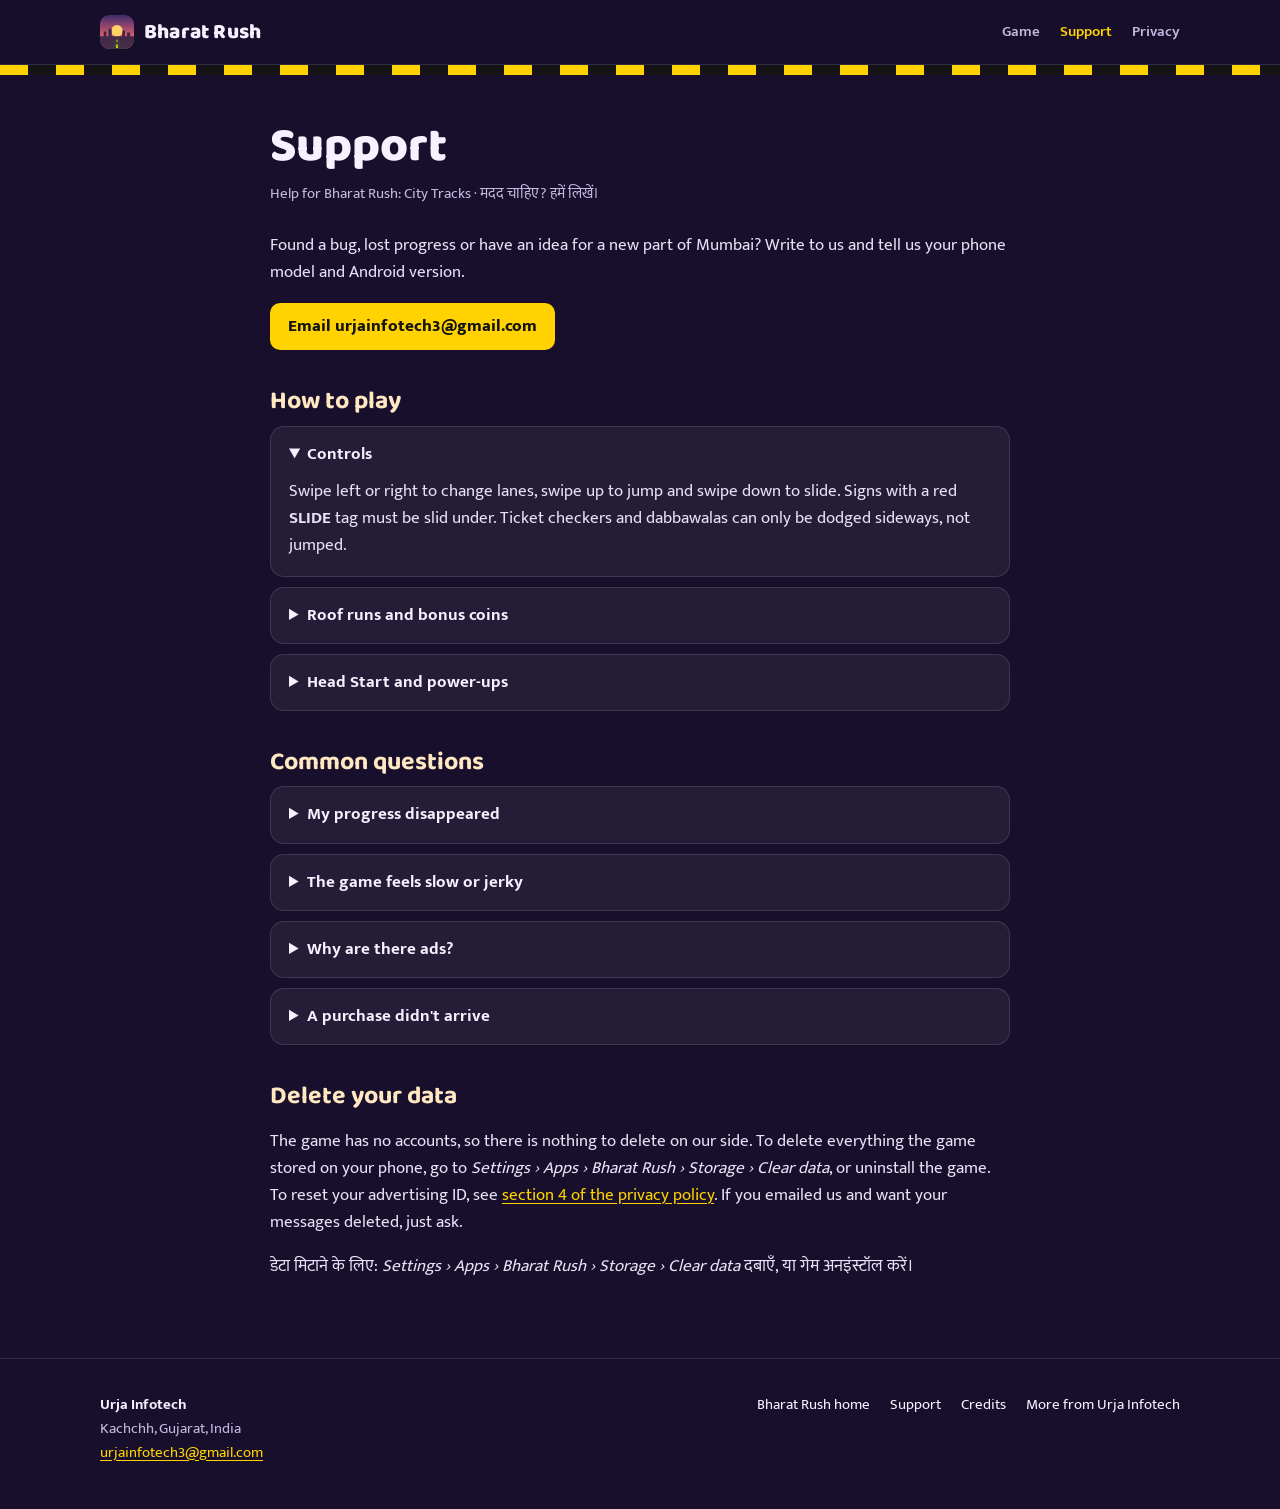
==== support.html @ 92e00df7 "Bharat Rush website: home, privacy, support, credits, trailer" ====
<!doctype html>
<html lang="en">
<head>
<meta charset="utf-8">
<meta name="viewport" content="width=device-width, initial-scale=1">
<title>Support — Bharat Rush: City Tracks</title>
<meta name="description" content="Help, FAQ and data deletion for Bharat Rush: City Tracks.">
<meta name="theme-color" content="#3d2c6b">
<link rel="icon" href="favicon.svg" type="image/svg+xml">
<link rel="canonical" href="https://urjainfotech3.github.io/bharat-rush/support.html">
<link rel="preconnect" href="https://fonts.googleapis.com">
<link rel="preconnect" href="https://fonts.gstatic.com" crossorigin>
<link href="https://fonts.googleapis.com/css2?family=Baloo+2:wght@600;700;800&family=Mukta:wght@400;600;700&display=swap" rel="stylesheet">
<link rel="stylesheet" href="style.css">
</head>
<body>
<header class="top">
  <div class="wrap">
    <a class="brand" href="./"><img src="favicon.svg" alt="">Bharat Rush</a>
    <nav class="nav">
      <a class="opt" href="./#locations">Game</a>
      <a href="support.html" aria-current="page">Support</a>
      <a href="privacy.html">Privacy</a>
    </nav>
  </div>
</header>
<div class="stripe"></div>

<main class="page">
  <h1>Support</h1>
  <p class="meta">Help for Bharat Rush: City Tracks · <span lang="hi">मदद चाहिए? हमें लिखें।</span></p>
  <p>Found a bug, lost progress or have an idea for a new part of Mumbai? Write to us and tell us your phone model and Android version.</p>
  <p><a class="mailbtn" href="mailto:urjainfotech3@gmail.com?subject=Bharat%20Rush%20support">Email urjainfotech3@gmail.com</a></p>

  <h2>How to play</h2>
  <details open><summary>Controls</summary><p>Swipe left or right to change lanes, swipe up to jump and swipe down to slide. Signs with a red <strong>SLIDE</strong> tag must be slid under. Ticket checkers and dabbawalas can only be dodged sideways, not jumped.</p></details>
  <details><summary>Roof runs and bonus coins</summary><p>Jump onto jeeps, autos and buses and run along their roofs. Each roof run, near miss and long coin chain adds to your score. Green ₹ notes are worth 5 coins.</p></details>
  <details><summary>Head Start and power-ups</summary><p>Tap HEAD START during the countdown to begin with a boost. Magnets pull in coins and shields save you from one crash. Upgrade them in the Shop to make them last longer.</p></details>

  <h2>Common questions</h2>
  <details><summary>My progress disappeared</summary><p>Progress is saved on your phone, not online. Clearing the app's storage, using a "cleaner" app or reinstalling the game resets it. We can't restore it from our side.</p></details>
  <details><summary>The game feels slow or jerky</summary><p>Open Settings in the game and choose a lower graphics quality. Closing other apps also helps. If it is still slow, email us your phone model.</p></details>
  <details><summary>Why are there ads?</summary><p>Ads keep the game free. Most ads are optional: you choose to watch one for a reward such as a second chance or double coins.</p></details>
  <details><summary>A purchase didn't arrive</summary><p>Make sure you are signed in to the same Google account you used to buy, then restart the game. If it still doesn't appear, email us your Google Play order number (it starts with GPA.).</p></details>

  <h2>Delete your data</h2>
  <p>The game has no accounts, so there is nothing to delete on our side. To delete everything the game stored on your phone, go to <em>Settings › Apps › Bharat Rush › Storage › Clear data</em>, or uninstall the game. To reset your advertising ID, see <a href="privacy.html">section 4 of the privacy policy</a>. If you emailed us and want your messages deleted, just ask.</p>
  <p lang="hi">डेटा मिटाने के लिए: <em>Settings › Apps › Bharat Rush › Storage › Clear data</em> दबाएँ, या गेम अनइंस्टॉल करें।</p>
</main>


<footer>
  <div class="wrap">
    <div><strong style="color:var(--text)">Urja Infotech</strong><br>Kachchh, Gujarat, India<br><a href="mailto:urjainfotech3@gmail.com">urjainfotech3@gmail.com</a></div>
    <nav>
      <a href="./">Bharat Rush home</a>
      <a href="support.html">Support</a>
      <a href="credits.html">Credits</a>
      <a href="https://urjainfotech3.github.io/">More from Urja Infotech</a>
    </nav>
  </div>
</footer>
</body>
</html>
---- style.css ----
/* Bharat Rush: City Tracks — site styles. Palette taken from the game: Marine Drive sunset, station-board yellow, kaali-peeli black. */
:root {
  --night: #170f2b;
  --night-2: #221640;
  --plum: #3d2c6b;
  --rose: #c9576b;
  --sun: #f4a261;
  --board: #ffd200;
  --ink: #141414;
  --text: #f6f0ff;
  --muted: #c4b8de;
  --line: rgba(255, 255, 255, 0.12);
  --card: rgba(255, 255, 255, 0.06);
  --sea: #3f86bd;
  --leaf: #4f8a3d;
  --radius: 18px;
  --maxw: 1120px;
}
* { box-sizing: border-box; }
html { scroll-behavior: smooth; }
body {
  margin: 0; background: var(--night); color: var(--text);
  font: 400 17px/1.6 "Mukta", system-ui, -apple-system, "Segoe UI", sans-serif;
  -webkit-font-smoothing: antialiased; overflow-x: hidden;
}
img, video { max-width: 100%; display: block; }
a { color: var(--board); text-underline-offset: 3px; }
a:hover { color: #fff; }
h1, h2, h3 { font-family: "Baloo 2", "Mukta", sans-serif; line-height: 1.1; margin: 0; }
.wrap { max-width: var(--maxw); margin: 0 auto; padding: 0 20px; }
.hi { font-family: "Baloo 2", "Mukta", sans-serif; font-weight: 600; }

/* header */
.top { position: sticky; top: 0; z-index: 20; background: rgba(23, 15, 43, 0.86); backdrop-filter: blur(10px); border-bottom: 1px solid var(--line); }
.top .wrap { display: flex; align-items: center; gap: 18px; height: 64px; }
.brand { display: flex; align-items: center; gap: 10px; color: var(--text); text-decoration: none; font: 800 21px "Baloo 2", sans-serif; letter-spacing: 0.2px; white-space: nowrap; }
.brand img { width: 34px; height: 34px; border-radius: 9px; }
.nav { margin-left: auto; display: flex; gap: 20px; font-weight: 600; font-size: 15px; }
.nav a { color: var(--muted); text-decoration: none; }
.nav a:hover, .nav a[aria-current] { color: var(--board); }
@media (max-width: 640px) { .nav { gap: 14px; font-size: 14px; } .nav .opt { display: none; } .brand { font-size: 18px; } .brand img { width: 30px; height: 30px; } }

/* hero */
.hero { position: relative; background: linear-gradient(180deg, var(--plum) 0%, #6b3a73 38%, var(--rose) 72%, var(--sun) 100%); overflow: hidden; }
.hero::after { content: ""; position: absolute; left: 0; right: 0; bottom: 0; height: 90px; background: linear-gradient(180deg, transparent, var(--night)); pointer-events: none; }
.skyline { position: absolute; left: 0; right: 0; bottom: 70px; height: 120px; opacity: 0.35; pointer-events: none; }
.hero .wrap { position: relative; z-index: 1; display: grid; grid-template-columns: 1.15fr 0.85fr; gap: 40px; align-items: center; padding-top: 56px; padding-bottom: 96px; }
.kicker { display: inline-block; background: var(--board); color: var(--ink); font: 700 16px "Baloo 2", sans-serif; padding: 4px 14px 2px; border-radius: 6px; border: 3px solid var(--ink); box-shadow: 0 0 0 3px var(--board); margin-bottom: 18px; }
.hero h1 { font-size: clamp(42px, 7vw, 78px); font-weight: 800; letter-spacing: -0.5px; text-shadow: 0 4px 24px rgba(0, 0, 0, 0.3); }
.hero h1 span { display: block; font-size: 0.5em; color: #ffe7c2; font-weight: 700; margin-top: 6px; }
.lead { font-size: 19px; color: #fff3ea; max-width: 34em; margin: 18px 0 26px; }
.ctas { display: flex; flex-wrap: wrap; gap: 12px; align-items: center; }
.play { display: inline-flex; align-items: center; gap: 12px; background: #000; color: #fff; text-decoration: none; padding: 10px 20px 10px 16px; border-radius: 12px; border: 1px solid rgba(255, 255, 255, 0.35); }
.play svg { width: 26px; height: 28px; }
.play small { display: block; font-size: 11px; letter-spacing: 1px; text-transform: uppercase; opacity: 0.8; line-height: 1.1; }
.play b { display: block; font: 700 19px "Baloo 2", sans-serif; line-height: 1.1; }
.ghost { color: #fff; font-weight: 700; text-decoration: none; padding: 12px 16px; border-radius: 12px; border: 2px solid rgba(255, 255, 255, 0.5); }
.ghost:hover { background: rgba(255, 255, 255, 0.12); color: #fff; }
.facts { display: flex; flex-wrap: wrap; gap: 8px 18px; margin-top: 22px; font-size: 14px; color: #ffeede; }
.facts span::before { content: "● "; color: var(--board); }

/* phone frame */
.phone { justify-self: center; width: min(300px, 78vw); aspect-ratio: 432 / 800; border-radius: 38px; padding: 10px; background: #0d0a16; box-shadow: 0 30px 80px rgba(20, 8, 40, 0.55), inset 0 0 0 2px #3a2f52; position: relative; }
.phone video, .phone img { width: 100%; height: 100%; object-fit: cover; border-radius: 29px; background: #2b1f45; }
.phone::before { content: ""; position: absolute; top: 18px; left: 50%; width: 70px; height: 7px; margin-left: -35px; border-radius: 6px; background: #0d0a16; z-index: 2; opacity: 0.9; }

/* taxi stripe ticker */
.stripe { background: repeating-linear-gradient(90deg, var(--board) 0 28px, var(--ink) 28px 56px); height: 10px; }
.ticker { background: var(--ink); color: var(--board); overflow: hidden; white-space: nowrap; font: 700 15px "Baloo 2", sans-serif; letter-spacing: 1px; }
.ticker div { display: inline-block; padding: 9px 0; animation: tick 38s linear infinite; }
.ticker span { margin: 0 18px; }
.ticker span:nth-child(even) { color: #fff; }
@keyframes tick { to { transform: translateX(-50%); } }
@media (prefers-reduced-motion: reduce) { .ticker div { animation: none; } }

/* sections */
section { padding: 72px 0; }
.sec-head { margin-bottom: 30px; max-width: 46em; }
.sec-head h2 { font-size: clamp(30px, 4.5vw, 44px); font-weight: 800; }
.sec-head p { color: var(--muted); margin: 10px 0 0; }
.sec-head .hi { color: var(--sun); font-size: 18px; display: block; margin-bottom: 4px; }

/* location cards with station-board headers */
.locs { display: grid; grid-template-columns: repeat(4, 1fr); gap: 18px; }
@media (max-width: 960px) { .locs { grid-template-columns: repeat(2, 1fr); } }
@media (max-width: 520px) { .locs { grid-template-columns: 1fr; } }
.loc { background: var(--card); border: 1px solid var(--line); border-radius: var(--radius); overflow: hidden; display: flex; flex-direction: column; }
.loc img { aspect-ratio: 540 / 640; object-fit: cover; object-position: center 70%; width: 100%; }
.board { background: var(--board); color: var(--ink); text-align: center; border: 4px solid var(--ink); margin: -24px 14px 0; position: relative; border-radius: 4px; padding: 4px 6px 2px; }
.board .dv { font: 800 22px "Baloo 2", sans-serif; line-height: 1.15; display: block; }
.board .en { font: 800 14px "Baloo 2", sans-serif; letter-spacing: 1.5px; display: block; }
.loc .body { padding: 14px 18px 20px; }
.loc .body p { margin: 0; color: var(--muted); font-size: 15.5px; }
.loc .body .hi { color: #ffe0b3; display: block; margin-bottom: 6px; font-size: 16px; }

/* features */
.feats { display: grid; grid-template-columns: repeat(3, 1fr); gap: 18px; }
@media (max-width: 860px) { .feats { grid-template-columns: 1fr 1fr; } }
@media (max-width: 520px) { .feats { grid-template-columns: 1fr; } }
.feat { padding: 22px; border-radius: var(--radius); background: var(--card); border: 1px solid var(--line); }
.feat .ic { width: 44px; height: 44px; border-radius: 12px; display: grid; place-items: center; font-size: 22px; background: rgba(255, 210, 0, 0.14); margin-bottom: 12px; }
.feat h3 { font-size: 21px; font-weight: 700; }
.feat p { margin: 6px 0 0; color: var(--muted); font-size: 15.5px; }
.feat .hi { color: var(--sun); font-size: 15px; display: block; margin-top: 8px; }

/* screenshot rail */
.rail { display: flex; gap: 16px; overflow-x: auto; scroll-snap-type: x mandatory; padding: 4px 20px 18px; margin: 0 -20px; scrollbar-width: thin; }
.rail img { flex: 0 0 auto; width: 220px; aspect-ratio: 540 / 1000; object-fit: cover; border-radius: 20px; scroll-snap-align: center; border: 1px solid var(--line); }

/* closing band */
.band { background: linear-gradient(120deg, #2a1c4f, #5b2f62 60%, #8a3b5c); border-radius: 26px; padding: 40px; display: grid; grid-template-columns: 1fr auto; gap: 24px; align-items: center; }
.band h2 { font-size: clamp(26px, 4vw, 38px); font-weight: 800; }
.band p { margin: 8px 0 0; color: #f2e4f5; }
@media (max-width: 720px) { .band { grid-template-columns: 1fr; padding: 28px; } }

/* footer */
footer { border-top: 1px solid var(--line); padding: 34px 0 44px; color: var(--muted); font-size: 15px; margin-top: 40px; }
footer .wrap { display: flex; flex-wrap: wrap; gap: 18px 40px; justify-content: space-between; }
footer nav { display: flex; flex-wrap: wrap; gap: 8px 20px; }
footer nav a { color: var(--text); text-decoration: none; }
footer nav a:hover { color: var(--board); }

/* text pages (privacy, credits, support) */
.page { max-width: 780px; margin: 0 auto; padding: 46px 20px 20px; }
.page h1 { font-size: clamp(34px, 5vw, 48px); font-weight: 800; }
.page .meta { color: var(--muted); margin: 8px 0 26px; font-size: 15px; }
.page h2 { font-size: 25px; font-weight: 700; margin: 38px 0 8px; color: #ffe7c2; }
.page h3 { font-size: 19px; font-weight: 700; margin: 22px 0 4px; }
.page p, .page li { color: #e8e0f7; }
.page ul { padding-left: 22px; }
.page li { margin: 6px 0; }
.summary { background: rgba(255, 210, 0, 0.09); border: 1px solid rgba(255, 210, 0, 0.35); border-radius: 16px; padding: 18px 22px; margin: 6px 0 10px; }
.summary h2 { margin-top: 0; font-size: 21px; color: var(--board); }
.summary p { margin: 8px 0 0; }
.summary [lang="hi"] { font-size: 16.5px; }
table { width: 100%; border-collapse: collapse; margin: 12px 0; font-size: 15px; }
th, td { text-align: left; padding: 10px 12px; border-bottom: 1px solid var(--line); vertical-align: top; }
th { color: var(--board); font-weight: 700; }
details { background: var(--card); border: 1px solid var(--line); border-radius: 14px; padding: 14px 18px; margin: 10px 0; }
details summary { cursor: pointer; font-weight: 700; font-size: 17px; }
details p { margin: 10px 0 2px; }
.mailbtn { display: inline-block; background: var(--board); color: var(--ink); font-weight: 800; padding: 10px 18px; border-radius: 10px; text-decoration: none; }
.mailbtn:hover { background: #fff; color: var(--ink); }

@media (max-width: 860px) {
  .hero .wrap { grid-template-columns: 1fr; padding-top: 36px; gap: 34px; }
  .phone { width: min(270px, 74vw); }
  section { padding: 56px 0; }
}
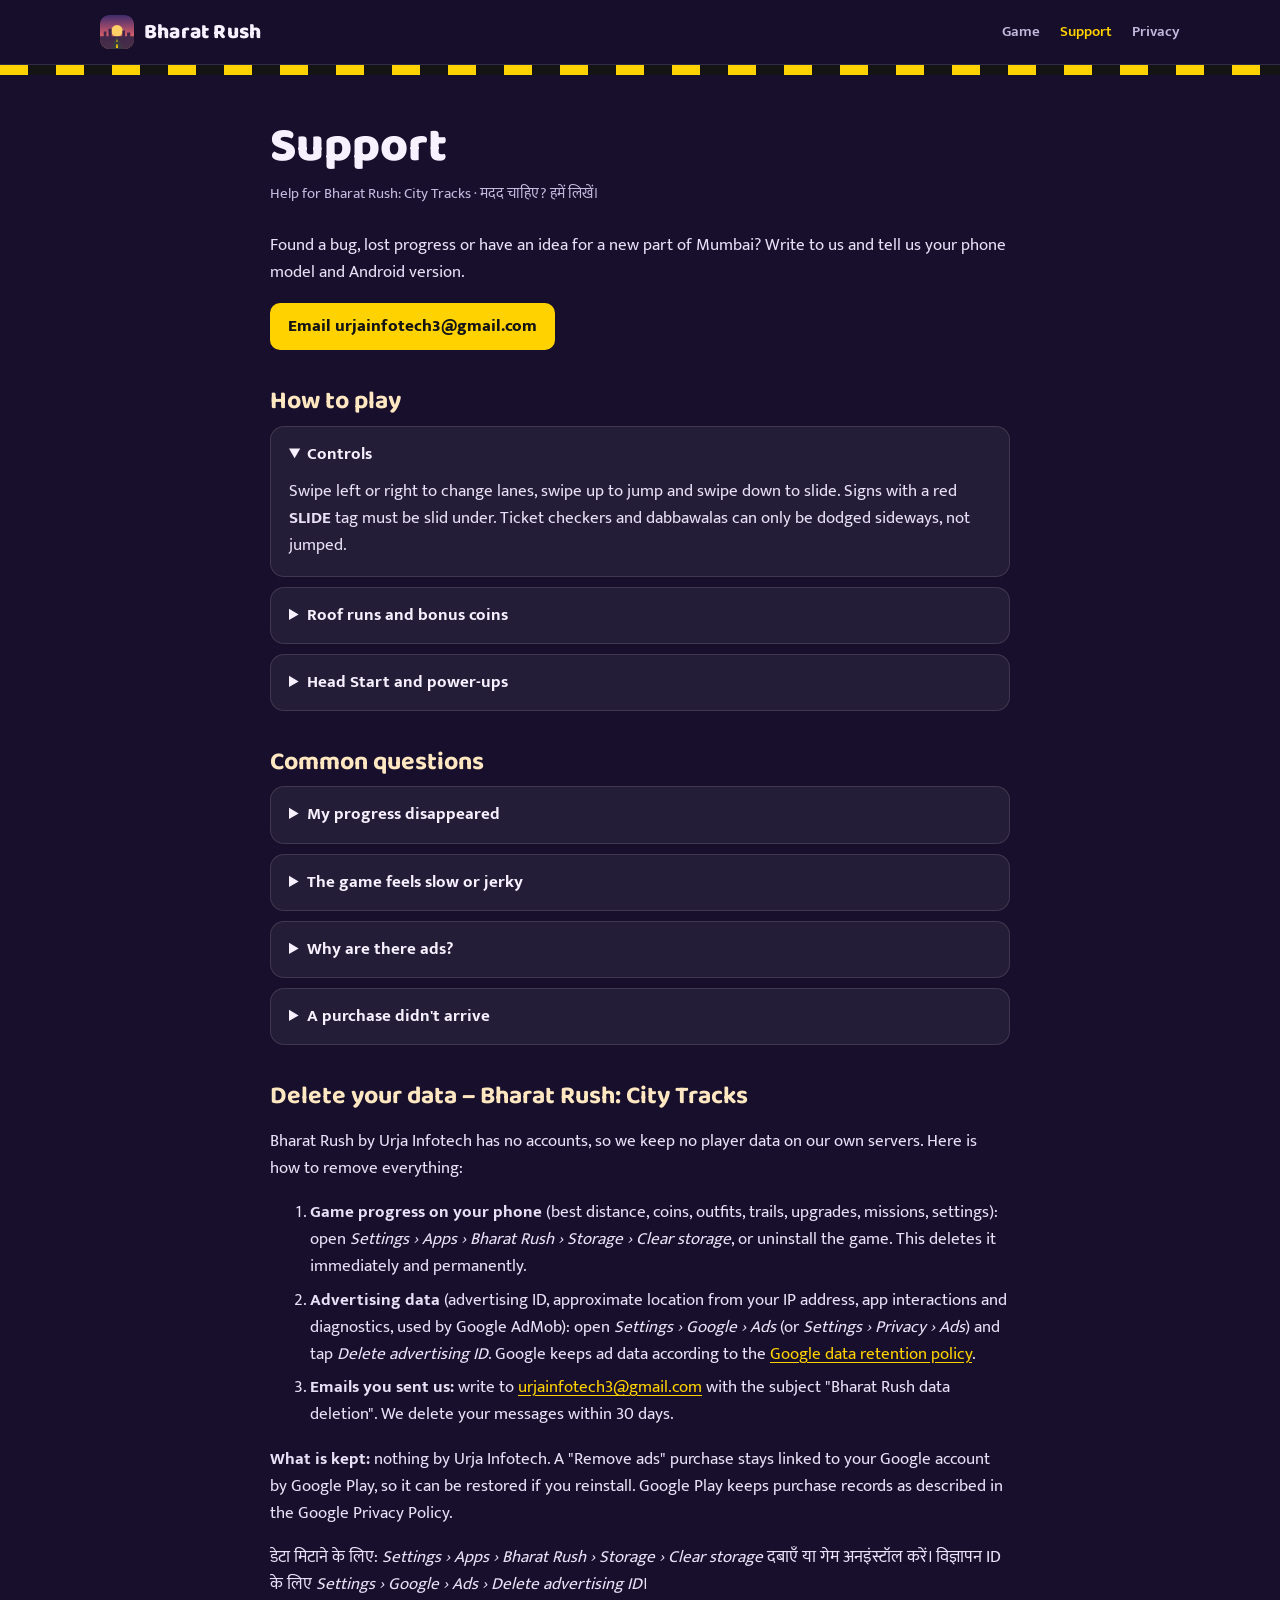
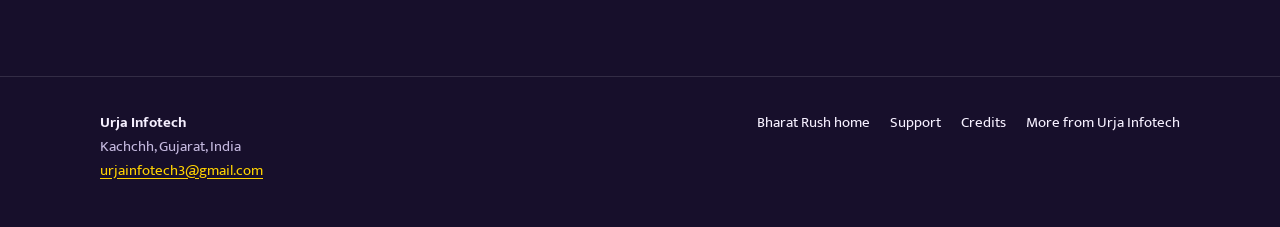
==== commit 34ccc444: "Support: full data deletion section" ====
--- a/support.html
+++ b/support.html
@@ -43,9 +43,15 @@
   <details><summary>Why are there ads?</summary><p>Ads keep the game free. Most ads are optional: you choose to watch one for a reward such as a second chance or double coins.</p></details>
   <details><summary>A purchase didn't arrive</summary><p>Make sure you are signed in to the same Google account you used to buy, then restart the game. If it still doesn't appear, email us your Google Play order number (it starts with GPA.).</p></details>
 
-  <h2>Delete your data</h2>
-  <p>The game has no accounts, so there is nothing to delete on our side. To delete everything the game stored on your phone, go to <em>Settings › Apps › Bharat Rush › Storage › Clear data</em>, or uninstall the game. To reset your advertising ID, see <a href="privacy.html">section 4 of the privacy policy</a>. If you emailed us and want your messages deleted, just ask.</p>
-  <p lang="hi">डेटा मिटाने के लिए: <em>Settings › Apps › Bharat Rush › Storage › Clear data</em> दबाएँ, या गेम अनइंस्टॉल करें।</p>
+  <h2 id="delete">Delete your data – Bharat Rush: City Tracks</h2>
+  <p>Bharat Rush by Urja Infotech has no accounts, so we keep no player data on our own servers. Here is how to remove everything:</p>
+  <ol>
+    <li><strong>Game progress on your phone</strong> (best distance, coins, outfits, trails, upgrades, missions, settings): open <em>Settings › Apps › Bharat Rush › Storage › Clear storage</em>, or uninstall the game. This deletes it immediately and permanently.</li>
+    <li><strong>Advertising data</strong> (advertising ID, approximate location from your IP address, app interactions and diagnostics, used by Google AdMob): open <em>Settings › Google › Ads</em> (or <em>Settings › Privacy › Ads</em>) and tap <em>Delete advertising ID</em>. Google keeps ad data according to the <a href="https://policies.google.com/technologies/retention" rel="noopener">Google data retention policy</a>.</li>
+    <li><strong>Emails you sent us:</strong> write to <a href="mailto:urjainfotech3@gmail.com?subject=Bharat%20Rush%20data%20deletion">urjainfotech3@gmail.com</a> with the subject "Bharat Rush data deletion". We delete your messages within 30 days.</li>
+  </ol>
+  <p><strong>What is kept:</strong> nothing by Urja Infotech. A "Remove ads" purchase stays linked to your Google account by Google Play, so it can be restored if you reinstall. Google Play keeps purchase records as described in the Google Privacy Policy.</p>
+  <p lang="hi">डेटा मिटाने के लिए: <em>Settings › Apps › Bharat Rush › Storage › Clear storage</em> दबाएँ या गेम अनइंस्टॉल करें। विज्ञापन ID के लिए <em>Settings › Google › Ads › Delete advertising ID</em>।</p>
 </main>
 
 
